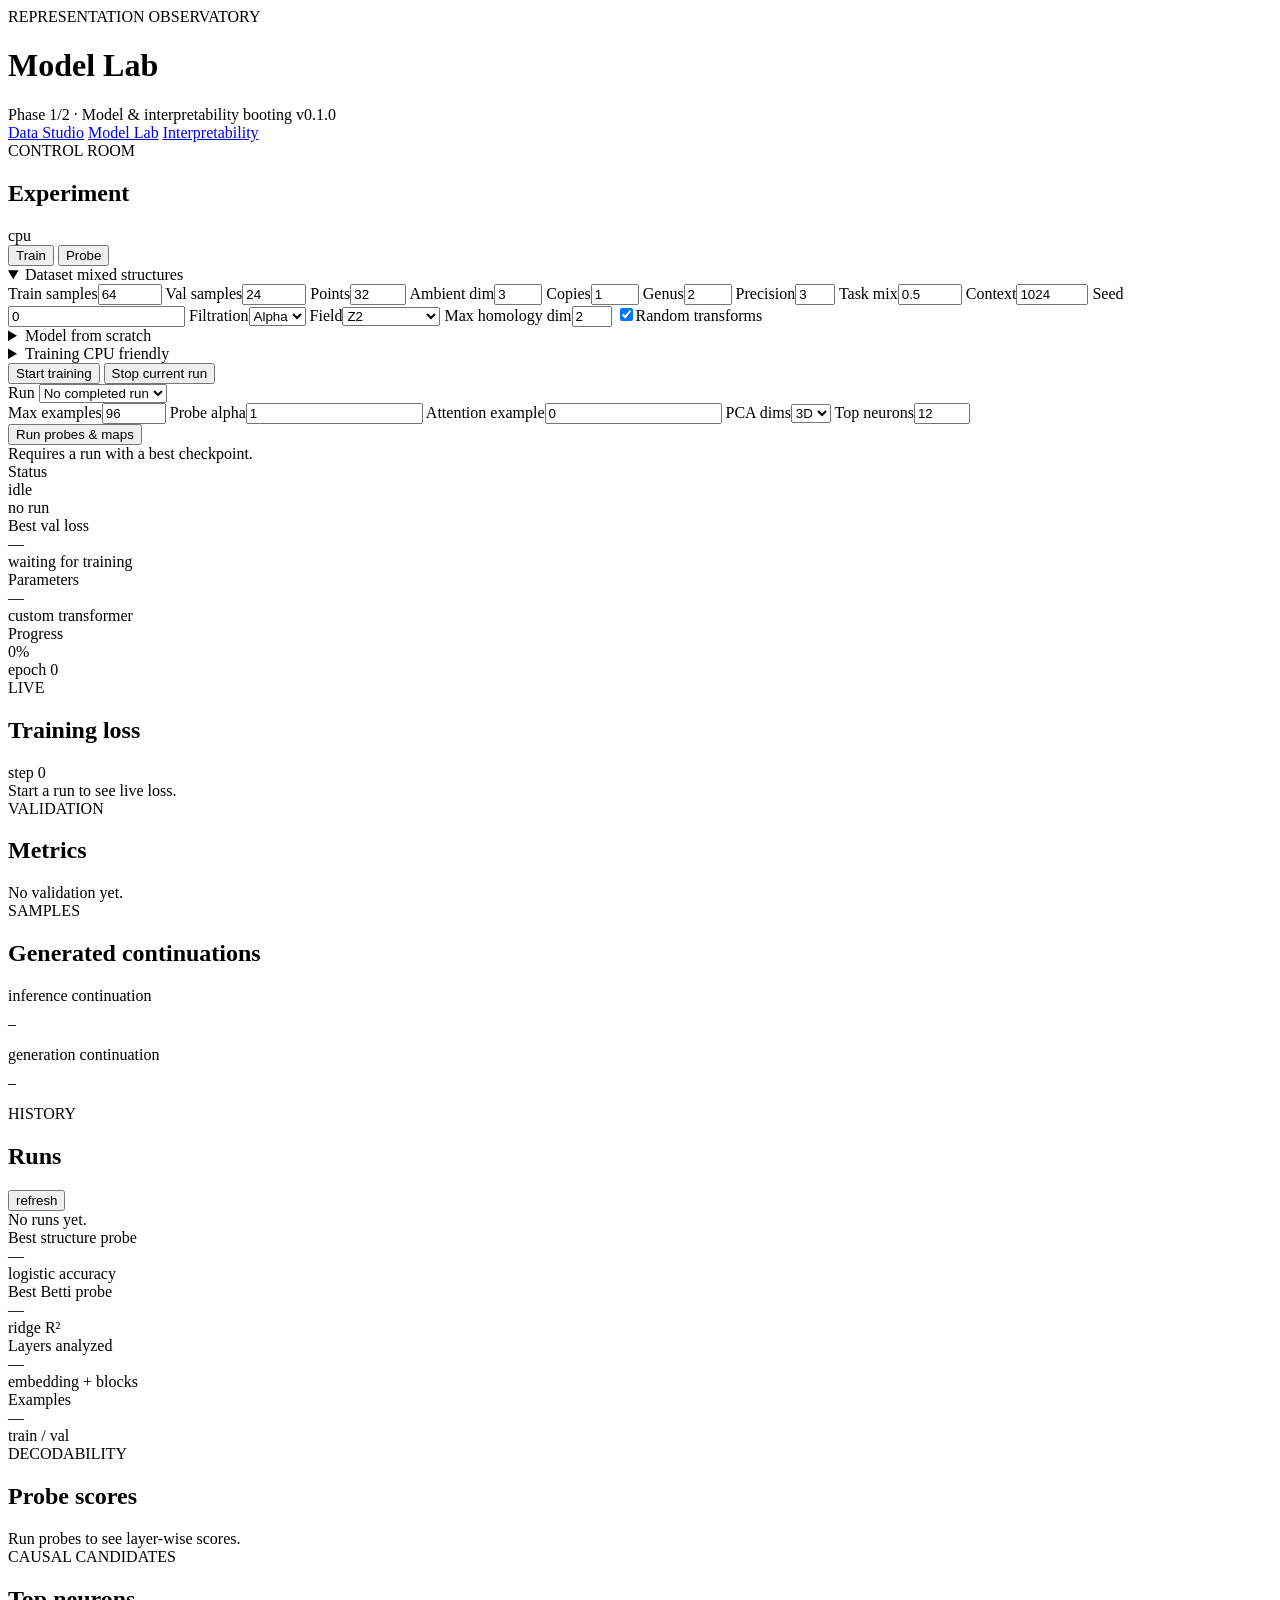
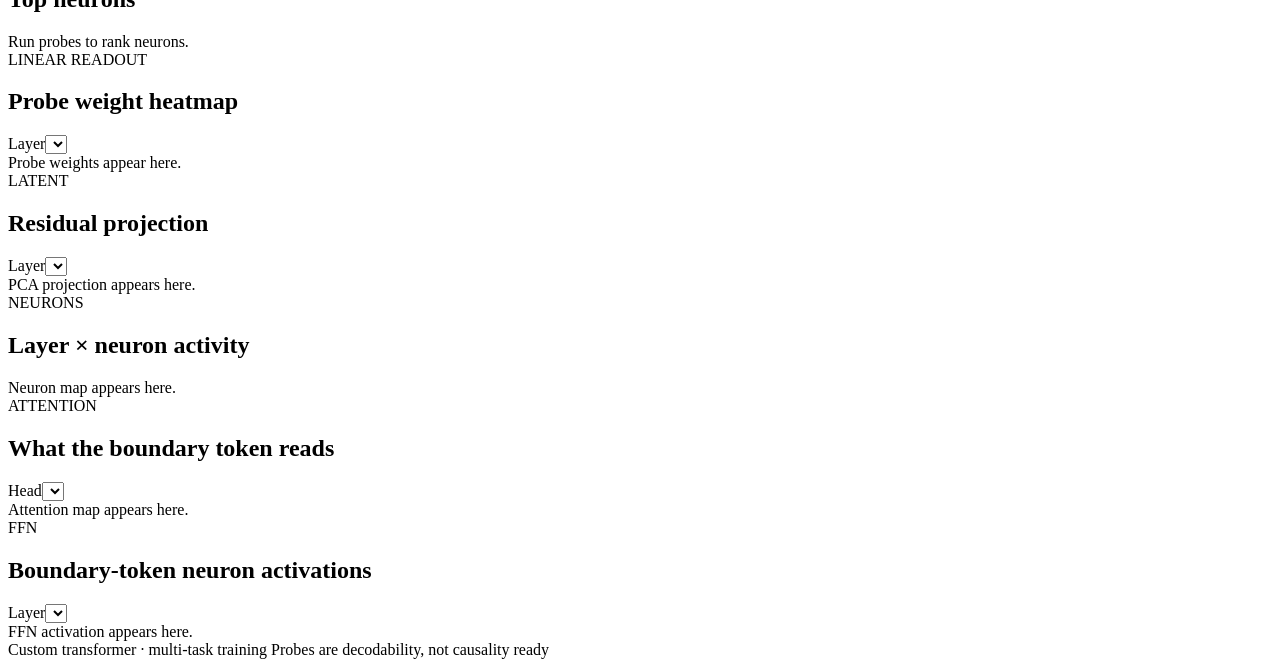
==== src/llm_topology/web/templates/lab.html @ 8cbcb7e9 "fix" ====
<!doctype html>
<html lang="en">
<head>
  <meta charset="utf-8">
  <meta name="viewport" content="width=device-width, initial-scale=1">
  <title>Model Lab · LLM Topology Lab</title>
  <link rel="preconnect" href="https://fonts.googleapis.com">
  <link rel="preconnect" href="https://fonts.gstatic.com" crossorigin>
  <link href="https://fonts.googleapis.com/css2?family=Inter:wght@400;500;600;700&family=JetBrains+Mono:wght@400;500&display=swap" rel="stylesheet">
  <link rel="stylesheet" href="/static/style.css">
</head>
<body>
  <div class="ambient ambient-a"></div>
  <div class="ambient ambient-b"></div>
  <div class="grid-overlay"></div>

  <header class="topbar">
    <div class="brand">
      <div class="brand-mark" aria-hidden="true"><span></span><span></span><span></span></div>
      <div>
        <div class="eyebrow">REPRESENTATION OBSERVATORY</div>
        <h1>Model Lab</h1>
      </div>
    </div>
    <div class="topbar-meta">
      <span class="chip chip-live" id="phase-chip">Phase 1/2 · Model & interpretability</span>
      <span class="chip" id="health-chip">booting</span>
      <span class="chip chip-mono" id="version-chip">v0.1.0</span>
    </div>
  </header>

  <nav class="topnav" aria-label="Primary">
    <a class="nav-tab" href="/">Data Studio</a>
    <a class="nav-tab active" href="/lab">Model Lab</a>
    <a class="nav-tab" href="#interpret" id="interpret-nav">Interpretability</a>
  </nav>

  <main class="lab-layout">
    <aside class="panel lab-sidebar">
      <div class="panel-heading">
        <div>
          <span class="eyebrow">CONTROL ROOM</span>
          <h2>Experiment</h2>
        </div>
        <span class="chip chip-mono" id="device-chip">cpu</span>
      </div>

      <div class="lab-tabs">
        <button type="button" class="lab-tab active" data-tab="train">Train</button>
        <button type="button" class="lab-tab" data-tab="interpret">Probe</button>
      </div>

      <div class="tab-pane active" id="train-controls">
        <details class="section" open>
          <summary>Dataset <span class="summary-note">mixed structures</span></summary>
          <div class="structure-checks" id="structure-checks"></div>
          <div class="control-grid">
            <label class="control"><span>Train samples</span><input type="number" id="n-train" min="4" max="5000" value="64"></label>
            <label class="control"><span>Val samples</span><input type="number" id="n-val" min="2" max="1000" value="24"></label>
            <label class="control"><span>Points</span><input type="number" id="n-points-train" min="8" max="512" value="32"></label>
            <label class="control"><span>Ambient dim</span><input type="number" id="ambient-train" min="2" max="12" value="3"></label>
            <label class="control"><span>Copies</span><input type="number" id="copies-train" min="1" max="32" value="1"></label>
            <label class="control"><span>Genus</span><input type="number" id="genus-train" min="1" max="16" value="2"></label>
            <label class="control"><span>Precision</span><input type="number" id="precision-train" min="1" max="8" value="3"></label>
            <label class="control"><span>Task mix</span><input type="number" id="task-mix" min="0" max="1" step="0.05" value="0.5"></label>
            <label class="control"><span>Context</span><input type="number" id="context-train" min="64" max="32768" value="1024"></label>
            <label class="control"><span>Seed</span><input type="number" id="seed-train" value="0"></label>
            <label class="control"><span>Filtration</span><select id="method-train"><option value="alpha">Alpha</option><option value="rips">Rips</option></select></label>
            <label class="control"><span>Field</span><select id="field-train"><option value="Z2">Z2</option><option value="Z3">Z3 (Q-proxy)</option></select></label>
            <label class="control"><span>Max homology dim</span><input type="number" id="maxdim-train" min="0" max="6" value="2"></label>
            <label class="control checkbox"><input type="checkbox" id="augment-train" checked><span>Random transforms</span></label>
          </div>
        </details>

        <details class="section">
          <summary>Model <span class="summary-note">from scratch</span></summary>
          <div class="control-grid">
            <label class="control"><span>Layers</span><input type="number" id="n-layers" min="1" max="24" value="3"></label>
            <label class="control"><span>Heads</span><input type="number" id="n-heads" min="1" max="16" value="4"></label>
            <label class="control"><span>d_model</span><input type="number" id="d-model" min="8" max="1024" value="96"></label>
            <label class="control"><span>FFN width</span><input type="number" id="d-ff" min="8" max="4096" value="384"></label>
            <label class="control"><span>Dropout</span><input type="number" id="dropout" min="0" max="0.8" step="0.01" value="0"></label>
            <label class="control"><span>Activation</span><select id="activation"><option value="silu">SiLU</option><option value="gelu">GELU</option><option value="relu">ReLU</option></select></label>
            <label class="control"><span>Norm</span><select id="norm-placement"><option value="pre">Pre-LN</option><option value="post">Post-LN</option></select></label>
            <label class="control"><span>Positions</span><select id="position-encoding"><option value="learned">Learned</option><option value="rope">RoPE</option><option value="none">None</option></select></label>
            <label class="control"><span>Init</span><select id="init-scheme"><option value="normal">Normal</option><option value="xavier_uniform">Xavier uniform</option><option value="xavier_normal">Xavier normal</option><option value="orthogonal">Orthogonal</option><option value="uniform">Uniform</option><option value="zero">Zero</option></select></label>
            <label class="control"><span>Init std</span><input type="number" id="init-std" step="0.001" min="0.0001" value="0.02"></label>
            <label class="control"><span>Init seed</span><input type="number" id="init-seed" value="0"></label>
            <label class="control checkbox"><input type="checkbox" id="tie-embeddings" checked><span>Tie embeddings</span></label>
            <label class="control checkbox"><input type="checkbox" id="use-bias" checked><span>Use bias</span></label>
          </div>
        </details>

        <details class="section">
          <summary>Training <span class="summary-note">CPU friendly</span></summary>
          <div class="control-grid">
            <label class="control"><span>Epochs</span><input type="number" id="epochs" min="1" max="1000" value="6"></label>
            <label class="control"><span>Batch size</span><input type="number" id="batch-size" min="1" max="512" value="8"></label>
            <label class="control"><span>LR</span><input type="number" id="lr" step="0.0001" min="0.000001" value="0.0003"></label>
            <label class="control"><span>Weight decay</span><input type="number" id="weight-decay" step="0.001" min="0" value="0.01"></label>
            <label class="control"><span>Optimizer</span><select id="optimizer"><option value="adamw">AdamW</option><option value="adam">Adam</option><option value="sgd">SGD</option></select></label>
            <label class="control"><span>Warmup steps</span><input type="number" id="warmup" min="0" value="20"></label>
            <label class="control"><span>Grad clip</span><input type="number" id="grad-clip" step="0.1" min="0" value="1"></label>
            <label class="control"><span>Patience</span><input type="number" id="patience" min="1" value="3"></label>
            <label class="control"><span>Seed</span><input type="number" id="train-seed" value="7"></label>
            <label class="control"><span>Aux weight</span><input type="number" id="aux-weight" step="0.01" min="0" value="0.2"></label>
            <label class="control"><span>Ranking weight</span><input type="number" id="ranking-weight" step="0.01" min="0" value="0.05"></label>
            <label class="control"><span>MC negatives</span><input type="number" id="mc-negatives" min="1" max="16" value="2"></label>
            <label class="control"><span>Max new tokens</span><input type="number" id="max-new-tokens" min="1" max="2048" value="80"></label>
            <label class="control"><span>Device</span><select id="device"><option value="auto">Auto</option><option value="cpu">CPU</option><option value="cuda">CUDA</option><option value="mps">MPS</option></select></label>
          </div>
        </details>

        <button type="button" class="primary" id="start-training">
          <span class="btn-spinner" aria-hidden="true"></span>
          <span class="btn-label">Start training</span>
        </button>
        <button type="button" class="ghost stop-button" id="stop-training">Stop current run</button>
      </div>

      <div class="tab-pane" id="interpret-controls">
        <label class="control span-2">
          <span>Run</span>
          <select id="analysis-job"><option value="">No completed run</option></select>
        </label>
        <div class="control-grid">
          <label class="control"><span>Max examples</span><input type="number" id="analysis-examples" min="8" max="1024" value="96"></label>
          <label class="control"><span>Probe alpha</span><input type="number" id="probe-alpha" step="0.1" min="0" value="1"></label>
          <label class="control"><span>Attention example</span><input type="number" id="attention-example" min="0" value="0"></label>
          <label class="control"><span>PCA dims</span><select id="pca-dim"><option value="2">2D</option><option value="3" selected>3D</option></select></label>
          <label class="control"><span>Top neurons</span><input type="number" id="top-neurons" min="1" max="128" value="12"></label>
        </div>
        <button type="button" class="primary" id="run-analysis">
          <span class="btn-spinner" aria-hidden="true"></span>
          <span class="btn-label">Run probes & maps</span>
        </button>
        <div class="form-hint">Requires a run with a best checkpoint.</div>
      </div>
    </aside>

    <section class="lab-content">
      <div id="lab-error" class="banner error hidden"></div>

      <div class="tab-pane active" id="train-view">
        <div class="metrics-grid lab-metrics">
          <article class="metric-card"><div class="metric-label">Status</div><div class="metric-value metric-value-small" id="run-status">idle</div><div class="metric-note" id="run-id">no run</div></article>
          <article class="metric-card"><div class="metric-label">Best val loss</div><div class="metric-value accent-cyan" id="best-val">—</div><div class="metric-note" id="best-val-note">waiting for training</div></article>
          <article class="metric-card"><div class="metric-label">Parameters</div><div class="metric-value" id="param-count">—</div><div class="metric-note" id="param-note">custom transformer</div></article>
          <article class="metric-card"><div class="metric-label">Progress</div><div class="metric-value" id="run-progress">0%</div><div class="metric-note" id="progress-note">epoch 0</div></article>
        </div>

        <div class="lab-grid">
          <article class="panel plot-card span-2">
            <div class="panel-heading compact"><div><span class="eyebrow">LIVE</span><h2>Training loss</h2></div><span class="chip chip-mono" id="train-step">step 0</span></div>
            <div id="loss-plot" class="plot plot-tall"><div class="plot-placeholder">Start a run to see live loss.</div></div>
          </article>

          <article class="panel">
            <div class="panel-heading compact"><div><span class="eyebrow">VALIDATION</span><h2>Metrics</h2></div></div>
            <div id="val-metrics" class="metric-list"><span class="muted">No validation yet.</span></div>
          </article>

          <article class="panel">
            <div class="panel-heading compact"><div><span class="eyebrow">SAMPLES</span><h2>Generated continuations</h2></div></div>
            <div class="stream-label">inference continuation</div>
            <pre class="stream" id="sample-infer">—</pre>
            <div class="stream-label">generation continuation</div>
            <pre class="stream" id="sample-generate">—</pre>
          </article>
        </div>

        <article class="panel runs-panel">
          <div class="panel-heading compact"><div><span class="eyebrow">HISTORY</span><h2>Runs</h2></div><button type="button" class="ghost small" id="refresh-runs">refresh</button></div>
          <div id="run-list" class="run-list"><span class="muted">No runs yet.</span></div>
        </article>
      </div>

      <div class="tab-pane" id="interpret-view">
        <div class="metrics-grid lab-metrics">
          <article class="metric-card"><div class="metric-label">Best structure probe</div><div class="metric-value accent-cyan" id="probe-structure">—</div><div class="metric-note">logistic accuracy</div></article>
          <article class="metric-card"><div class="metric-label">Best Betti probe</div><div class="metric-value" id="probe-betti">—</div><div class="metric-note">ridge R²</div></article>
          <article class="metric-card"><div class="metric-label">Layers analyzed</div><div class="metric-value" id="probe-layers">—</div><div class="metric-note">embedding + blocks</div></article>
          <article class="metric-card"><div class="metric-label">Examples</div><div class="metric-value" id="probe-examples">—</div><div class="metric-note">train / val</div></article>
        </div>

        <div class="lab-grid">
          <article class="panel plot-card">
            <div class="panel-heading compact"><div><span class="eyebrow">DECODABILITY</span><h2>Probe scores</h2></div></div>
            <div id="probe-plot" class="plot"><div class="plot-placeholder">Run probes to see layer-wise scores.</div></div>
          </article>

          <article class="panel plot-card">
            <div class="panel-heading compact"><div><span class="eyebrow">CAUSAL CANDIDATES</span><h2>Top neurons</h2></div></div>
            <div id="top-neuron-list" class="metric-list"><span class="muted">Run probes to rank neurons.</span></div>
          </article>

          <article class="panel plot-card span-2">
            <div class="panel-heading compact">
              <div><span class="eyebrow">LINEAR READOUT</span><h2>Probe weight heatmap</h2></div>
              <label class="inline-control"><span>Layer</span><select id="probe-layer"></select></label>
            </div>
            <div id="probe-heatmap" class="plot"><div class="plot-placeholder">Probe weights appear here.</div></div>
          </article>

          <article class="panel plot-card">
            <div class="panel-heading compact">
              <div><span class="eyebrow">LATENT</span><h2>Residual projection</h2></div>
              <label class="inline-control"><span>Layer</span><select id="latent-layer"></select></label>
            </div>
            <div id="latent-plot" class="plot"><div class="plot-placeholder">PCA projection appears here.</div></div>
          </article>

          <article class="panel plot-card">
            <div class="panel-heading compact"><div><span class="eyebrow">NEURONS</span><h2>Layer × neuron activity</h2></div></div>
            <div id="neuron-plot" class="plot"><div class="plot-placeholder">Neuron map appears here.</div></div>
          </article>

          <article class="panel plot-card span-2">
            <div class="panel-heading compact">
              <div><span class="eyebrow">ATTENTION</span><h2>What the boundary token reads</h2></div>
              <label class="inline-control"><span>Head</span><select id="attention-head"></select></label>
            </div>
            <div id="attention-plot" class="plot"><div class="plot-placeholder">Attention map appears here.</div></div>
          </article>

          <article class="panel plot-card span-2">
            <div class="panel-heading compact"><div><span class="eyebrow">FFN</span><h2>Boundary-token neuron activations</h2></div><label class="inline-control"><span>Layer</span><select id="ffn-layer"></select></label></div>
            <div id="ffn-plot" class="plot"><div class="plot-placeholder">FFN activation appears here.</div></div>
          </article>
        </div>
      </div>

      <footer class="footer">
        <span>Custom transformer · multi-task training</span>
        <span>Probes are decodability, not causality</span>
        <span id="lab-footer-state">ready</span>
      </footer>
    </section>
  </main>

  <div class="toast" id="toast" role="status" aria-live="polite"></div>
  <script src="https://cdn.plot.ly/plotly-2.35.2.min.js"></script>
  <script src="/static/lab.js"></script>
</body>
</html>
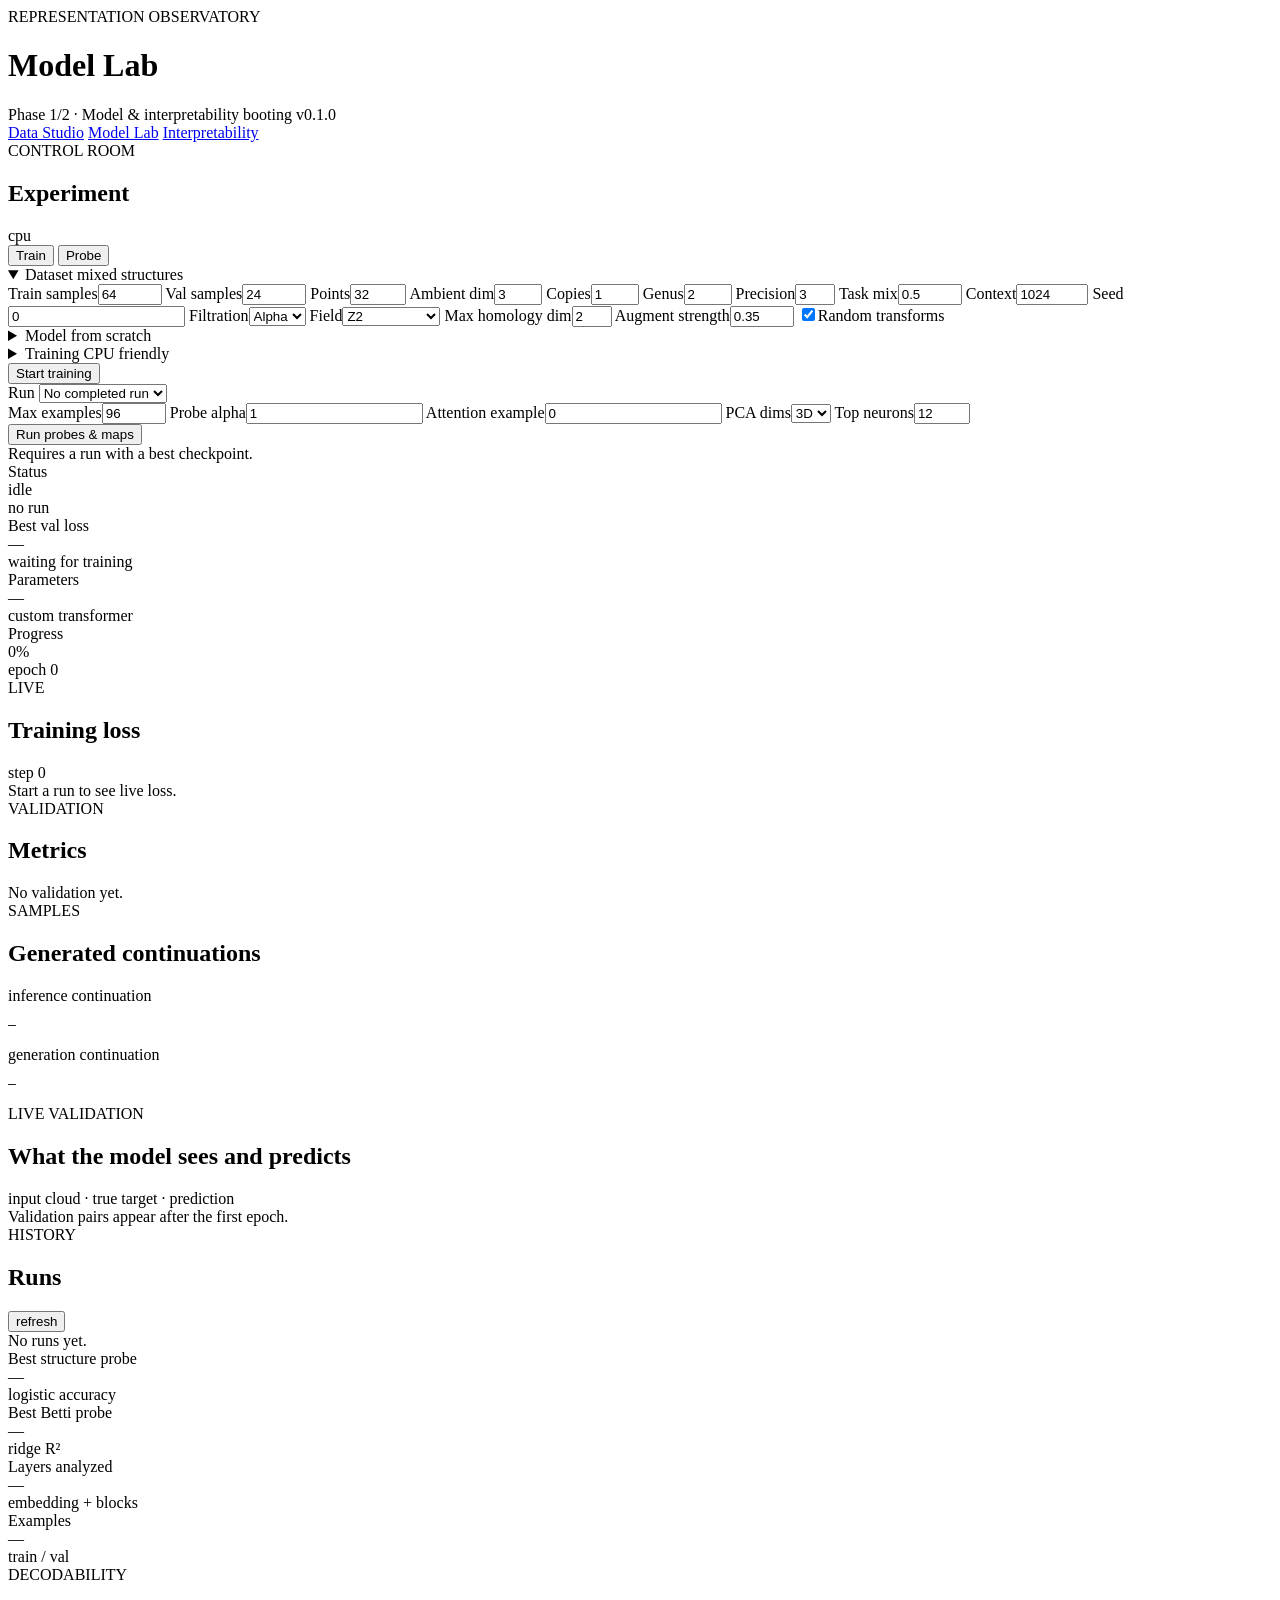
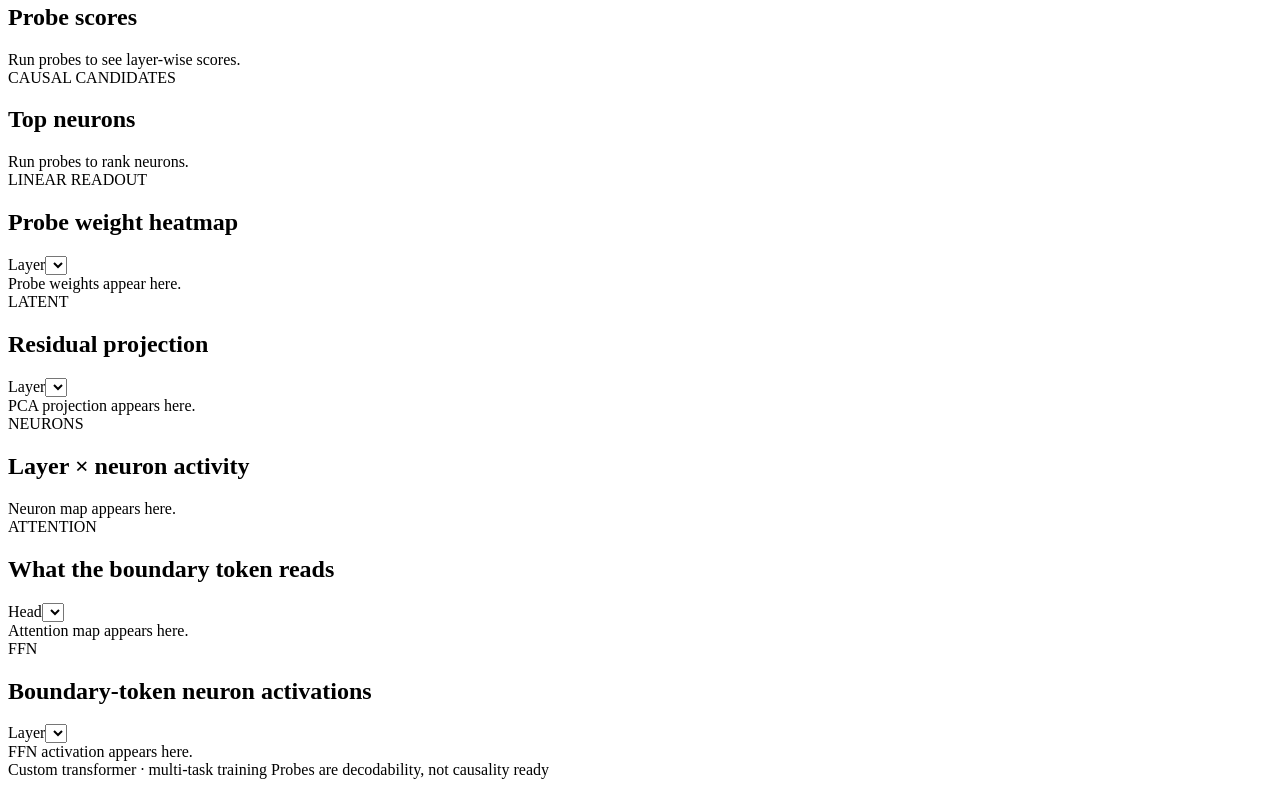
==== commit 584519e5: "fix" ====
--- a/src/llm_topology/web/templates/lab.html
+++ b/src/llm_topology/web/templates/lab.html
@@ -68,6 +68,7 @@
             <label class="control"><span>Filtration</span><select id="method-train"><option value="alpha">Alpha</option><option value="rips">Rips</option></select></label>
             <label class="control"><span>Field</span><select id="field-train"><option value="Z2">Z2</option><option value="Z3">Z3 (Q-proxy)</option></select></label>
             <label class="control"><span>Max homology dim</span><input type="number" id="maxdim-train" min="0" max="6" value="2"></label>
+            <label class="control"><span>Augment strength</span><input type="number" id="augment-strength" min="0" max="1" step="0.05" value="0.35"></label>
             <label class="control checkbox"><input type="checkbox" id="augment-train" checked><span>Random transforms</span></label>
           </div>
         </details>
@@ -111,11 +112,10 @@
           </div>
         </details>
 
-        <button type="button" class="primary" id="start-training">
+        <button type="button" class="primary" id="train-toggle">
           <span class="btn-spinner" aria-hidden="true"></span>
           <span class="btn-label">Start training</span>
         </button>
-        <button type="button" class="ghost stop-button" id="stop-training">Stop current run</button>
       </div>
 
       <div class="tab-pane" id="interpret-controls">
@@ -169,6 +169,16 @@
           </article>
         </div>
 
+        <article class="panel prediction-panel">
+          <div class="panel-heading compact">
+            <div><span class="eyebrow">LIVE VALIDATION</span><h2>What the model sees and predicts</h2></div>
+            <span class="chip chip-mono">input cloud · true target · prediction</span>
+          </div>
+          <div id="prediction-pairs" class="prediction-grid">
+            <span class="muted">Validation pairs appear after the first epoch.</span>
+          </div>
+        </article>
+
         <article class="panel runs-panel">
           <div class="panel-heading compact"><div><span class="eyebrow">HISTORY</span><h2>Runs</h2></div><button type="button" class="ghost small" id="refresh-runs">refresh</button></div>
           <div id="run-list" class="run-list"><span class="muted">No runs yet.</span></div>
